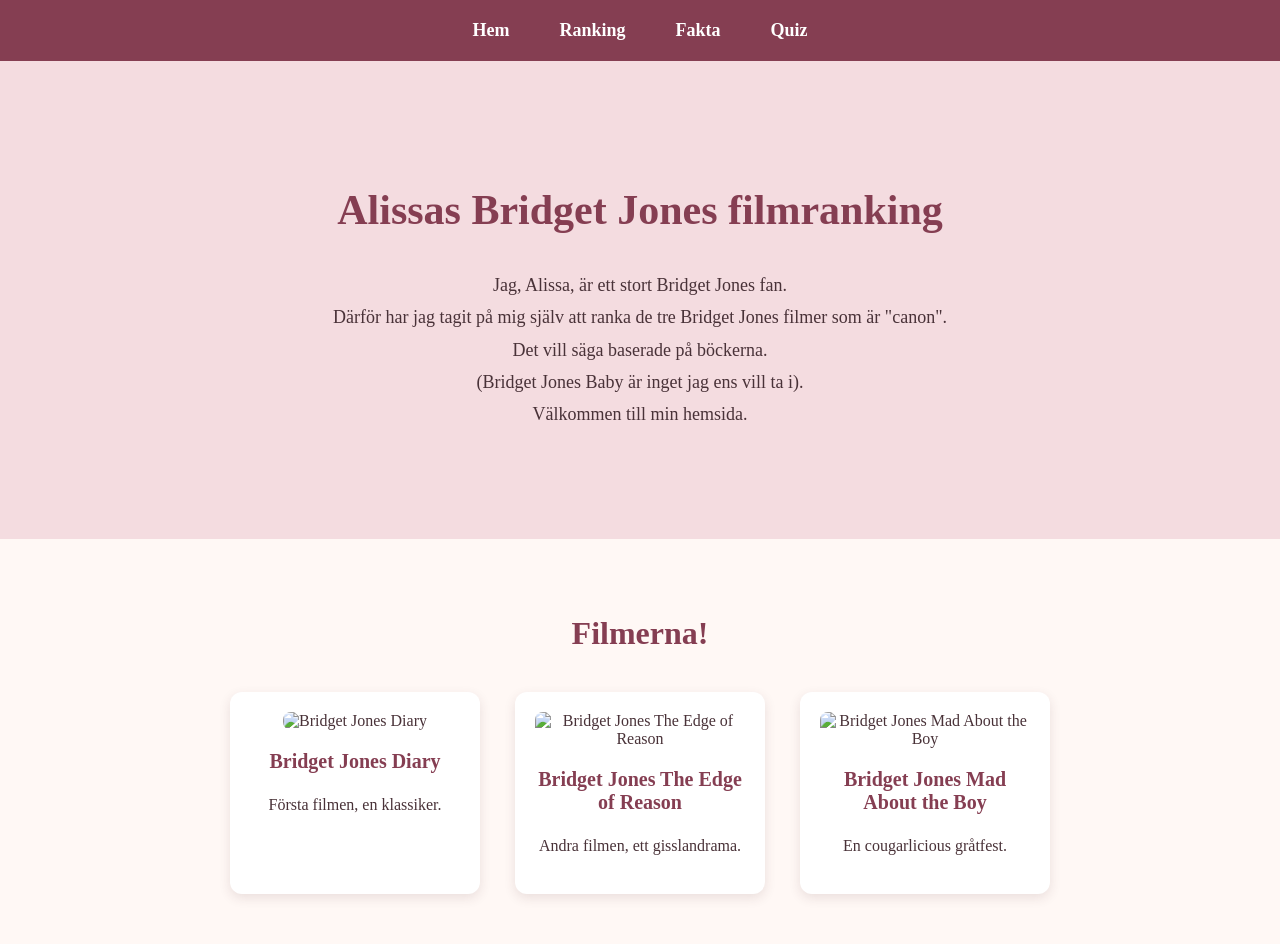
==== index.html @ 923a861c "Add files via upload" ====
<!DOCTYPE html>
<html lang="sv">

<head>
    <meta charset="UTF-8">
    <meta name="viewport" content="width=device-width, initial-scale=1.0">

    <title>Alissas Bridget Jones filmranking</title>
    <link rel="stylesheet" href="style.css">
</head>

<body>

    <!-- Navigationsmeny -->
    <nav>
        <ul>
            <li><a href="index.html">Hem</a></li>
            <li><a href="rankning.html">Ranking</a></li>
            <li><a href="fakta.html">Fakta</a></li>
            <li><a href="quiz.html">Quiz</a></li>
        </ul>
    </nav>


    <!-- Hem -->
   <section id="hem" class="intro">

        <h1>Alissas Bridget Jones filmranking</h1>

        <p>
            Jag, Alissa, är ett stort Bridget Jones fan.<br>
            Därför har jag tagit på mig själv att ranka de tre
            Bridget Jones filmer som är "canon".<br>
            Det vill säga baserade på böckerna.<br>
            (Bridget Jones Baby är inget jag ens vill ta i).<br>
            Välkommen till min hemsida.
        </p>

    </section>


 <!-- Filmerna -->
<section id="filmer">

    <h2>Filmerna!</h2>

    <div class="filmer">

        <div class="film">
            <img src="images/bd.jpg" alt="Bridget Jones Diary" height="200">
            <h3>
                <a href="bjd.html">Bridget Jones Diary</a>
            </h3>
            <p>Första filmen, en klassiker.</p>
        </div>

        <div class="film">
            <img src="images/bjeor.jpg" alt="Bridget Jones The Edge of Reason" height="200">
            <h3>
                <a href="bjeor.html">Bridget Jones The Edge of Reason</a>
            </h3>
            <p>Andra filmen, ett gisslandrama.</p>
        </div>

        <div class="film">
            <img src="images/bjmab.JPG" alt="Bridget Jones Mad About the Boy" height="200">
            <h3>
                <a href="bjmatb.html">Bridget Jones Mad About the Boy</a>
            </h3>
            <p>En cougarlicious gråtfest.</p>
        </div>

    </div>

</section>
---- style.css ----
/* =================================
   GRUNDINSTÄLLNINGAR
================================= */

* {
    box-sizing: border-box;
}

body {
    margin: 0;
    font-family: Georgia, serif;
    background-color: #fff8f5;
    color: #493238;
    

body > a {
    color: #853e52;
    text-decoration: none;
    font-weight: bold;
}

body > a:hover {
    color: #b76e82;
    text-decoration: underline;
}
}


/* =================================
   NAVIGERINGSMENY
================================= */

nav {
    background-color: #853e52;
    padding: 20px;
    position: sticky;
    top: 0;
    z-index: 10;
}

nav ul {
    display: flex;
    justify-content: center;
    align-items: center;
    flex-wrap: wrap;
    gap: 50px;
    list-style: none;
    margin: 0;
    padding: 0;
}

nav a {
    color: white;
    text-decoration: none;
    font-size: 18px;
    font-weight: bold;
}

nav a:hover {
    color: #f5cbd3;
}


/* =================================
   STARTSIDAN - VÄLKOMSTSEKTIONEN
================================= */

.intro {
    text-align: center;
    padding: 90px 20px;
    background-color: #f4dce0;
}

.intro h1 {
    font-size: 42px;
    color: #853e52;
}

.intro p {
    font-size: 18px;
    line-height: 1.8;
}


/* =================================
   STARTSIDAN - FILMERNA
================================= */

#filmer {
    text-align: center;
    padding: 50px 20px;
}

#filmer h2 {
    font-size: 32px;
    color: #853e52;
    margin-bottom: 40px;
}

.filmer {
    display: flex;
    justify-content: center;
    gap: 35px;
    flex-wrap: wrap;
}


/* =================================
   FILMKORTEN
================================= */

.film {
    background-color: white;
    width: 250px;
    padding: 20px;
    border-radius: 12px;
    box-shadow: 0 4px 12px rgba(80, 40, 50, 0.12);
    transition: transform 0.3s;
}

/* Lyfter filmkorten när muspekaren är över */

.film:hover {
    transform: translateY(-5px);
}

.film img {
    width: 100%;
    height: 280px;
    object-fit: cover;
    border-radius: 8px;
}

.film h3 {
    color: #853e52;
    font-size: 20px;
}

.film a {
    color: #853e52;
    text-decoration: none;
}

.film a:hover {
    text-decoration: underline;
}

.film p {
    font-size: 16px;
    line-height: 1.5;
}


/* =================================
   FILMSIDORNA
================================= */

.film-sida {
    padding: 40px 20px;
}

/* Huvudrubriker */

.film-sida h1 {
    text-align: center;
    color: #853e52;
    font-size: 42px;
    margin-bottom: 35px;
}

/* Filmaffischer */

.film-sida img {
    display: block;
    max-width: 90%;
    height: 350px;
    width: auto;
    margin: 0 auto 40px auto;
    border-radius: 10px;
    box-shadow: 0 4px 12px rgba(80, 40, 50, 0.2);
    object-fit: contain;
}

/* Underrubriker */

.film-sida h2 {
    color: #853e52;
    font-size: 28px;
    text-align: center;
    margin-bottom: 20px;
}

/* Filmbeskrivningar */

.film-sida p {
    background-color: white;
    max-width: 850px;
    margin: 0 auto 35px auto;
    padding: 35px;
    border-radius: 12px;
    box-shadow: 0 4px 12px rgba(80, 40, 50, 0.10);
    font-size: 17px;
    line-height: 1.8;
}


/* =================================
   FAKTASIDAN
================================= */

#fakta {
    padding: 30px 20px;
}

#fakta h1 {
    text-align: center;
    color: #853e52;
    font-size: 42px;
}

#fakta h2 {
    color: #853e52;
    text-align: center;
    font-size: 28px;
}

#fakta h3 {
    color: #a45b70;
    max-width: 850px;
    margin: 25px auto 15px auto;
}

#fakta img {
    display: block;
    max-width: 90%;
    height: 300px;
    width: auto;
    object-fit: contain;
    margin: 25px auto;
    border-radius: 12px;
    box-shadow: 0 4px 12px rgba(73, 50, 56, 0.15);
}

#fakta p {
    background-color: white;
    max-width: 850px;
    margin: 20px auto;
    padding: 25px;
    border-radius: 12px;
    box-shadow: 0 4px 12px rgba(73, 50, 56, 0.10);
    line-height: 1.8;
    font-size: 16px;
}


/* =================================
   QUIZSIDAN
================================= */

#quiz {
    max-width: 850px;
    width: 90%;
    margin: 30px auto;
    padding: 30px;
    background-color: white;
    border-radius: 12px;
    box-shadow: 0 4px 12px rgba(80, 40, 50, 0.10);
}

#quiz h2 {
    color: #853e52;
    text-align: center;
}

#quiz h3 {
    color: #853e52;
    margin-top: 25px;
}

#quiz p {
    line-height: 1.8;
}


/* =================================
   KNAPPAR
================================= */

button {
    background-color: #853e52;
    color: white;
    font-family: Georgia, serif;
    font-size: 16px;
    padding: 12px 25px;
    border: none;
    border-radius: 25px;
    cursor: pointer;
    transition: 0.3s;
}

button:hover {
    background-color: #b76e82;
    transform: scale(1.05);
}


/* =================================
   LÄNKAR
================================= */

body > a {
    display: block;
    text-align: center;
    color: #853e52;
    font-size: 18px;
    font-weight: bold;
    text-decoration: none;
    margin: 30px auto;
}

body > a:hover {
    color: #b76b80;
    text-decoration: underline;
}


/* =================================
   MOBILANPASSNING
================================= */

@media screen and (max-width: 600px) {

    /* Menyn */

    nav {
        padding: 15px 10px;
    }

    nav ul {
        gap: 15px;
    }

    nav a {
        font-size: 15px;
    }

    /* Rubriker */

    h1,
    .intro h1,
    .film-sida h1,
    #fakta h1 {
        font-size: 29px;
    }

    h2,
    .film-sida h2,
    #fakta h2 {
        font-size: 23px;
    }

    h3 {
        font-size: 19px;
    }

    /* Startsidan */

    .intro {
        padding: 50px 15px;
    }

    .intro p {
        font-size: 16px;
    }

    #filmer {
        padding: 30px 10px;
    }

    .filmer {
        gap: 20px;
    }

    .film {
        width: 90%;
        max-width: 300px;
    }

    /* Filmsidorna */

    .film-sida {
        padding: 20px 10px;
    }

    .film-sida img {
        max-width: 90%;
        height: auto;
    }

    .film-sida p {
        padding: 17px;
        font-size: 15px;
    }

    /* Faktasidan */

    #fakta {
        padding: 20px 10px;
    }

    #fakta img {
        max-width: 90%;
        height: auto;
    }

    #fakta p {
        width: 95%;
        padding: 17px;
        font-size: 15px;
    }

    #fakta h3 {
        width: 95%;
    }

    /* Quizet */

    #quiz {
        width: 95%;
        padding: 18px;
    }

    #quiz h3 {
        font-size: 17px;
    }

    button {
        width: 100%;
        padding: 14px;
    }

}
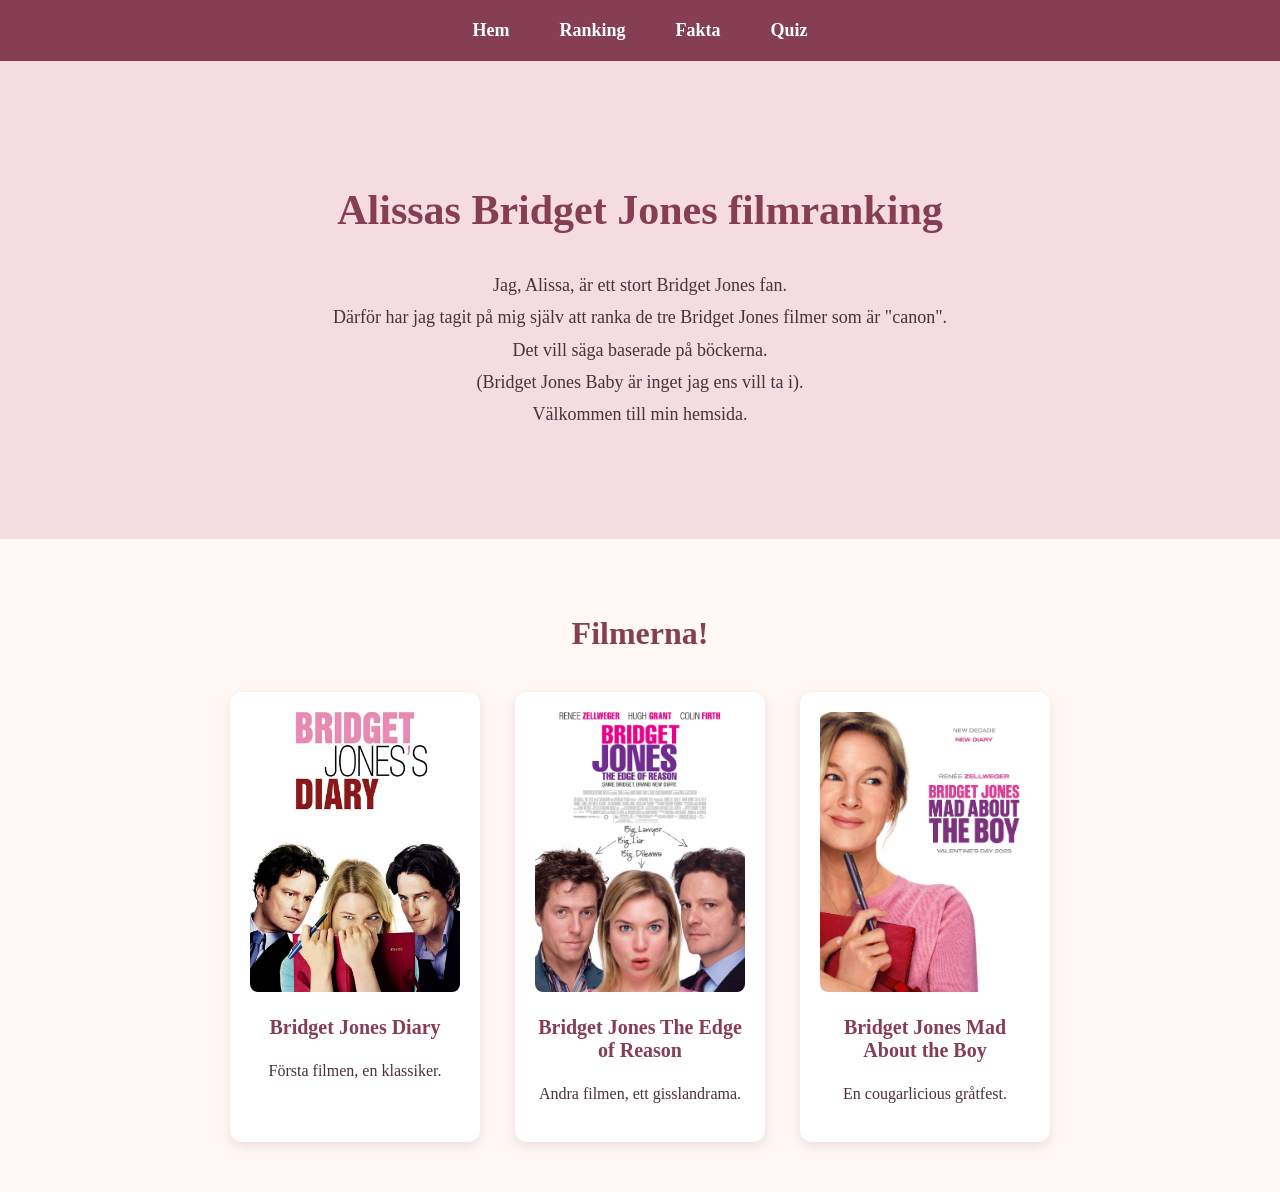
==== commit a64d4cfe: "Update index.html" ====
--- a/index.html
+++ b/index.html
@@ -47,7 +47,7 @@
     <div class="filmer">
 
         <div class="film">
-            <img src="images/bd.jpg" alt="Bridget Jones Diary" height="200">
+            <img src="bd.jpg" alt="Bridget Jones Diary" height="200">
             <h3>
                 <a href="bjd.html">Bridget Jones Diary</a>
             </h3>
@@ -55,7 +55,7 @@
         </div>
 
         <div class="film">
-            <img src="images/bjeor.jpg" alt="Bridget Jones The Edge of Reason" height="200">
+            <img src="bjeor.jpg" alt="Bridget Jones The Edge of Reason" height="200">
             <h3>
                 <a href="bjeor.html">Bridget Jones The Edge of Reason</a>
             </h3>
@@ -63,7 +63,7 @@
         </div>
 
         <div class="film">
-            <img src="images/bjmab.JPG" alt="Bridget Jones Mad About the Boy" height="200">
+            <img src="bjmab.JPG" alt="Bridget Jones Mad About the Boy" height="200">
             <h3>
                 <a href="bjmatb.html">Bridget Jones Mad About the Boy</a>
             </h3>
@@ -75,4 +75,4 @@
 </section>
 
 
-   +   
